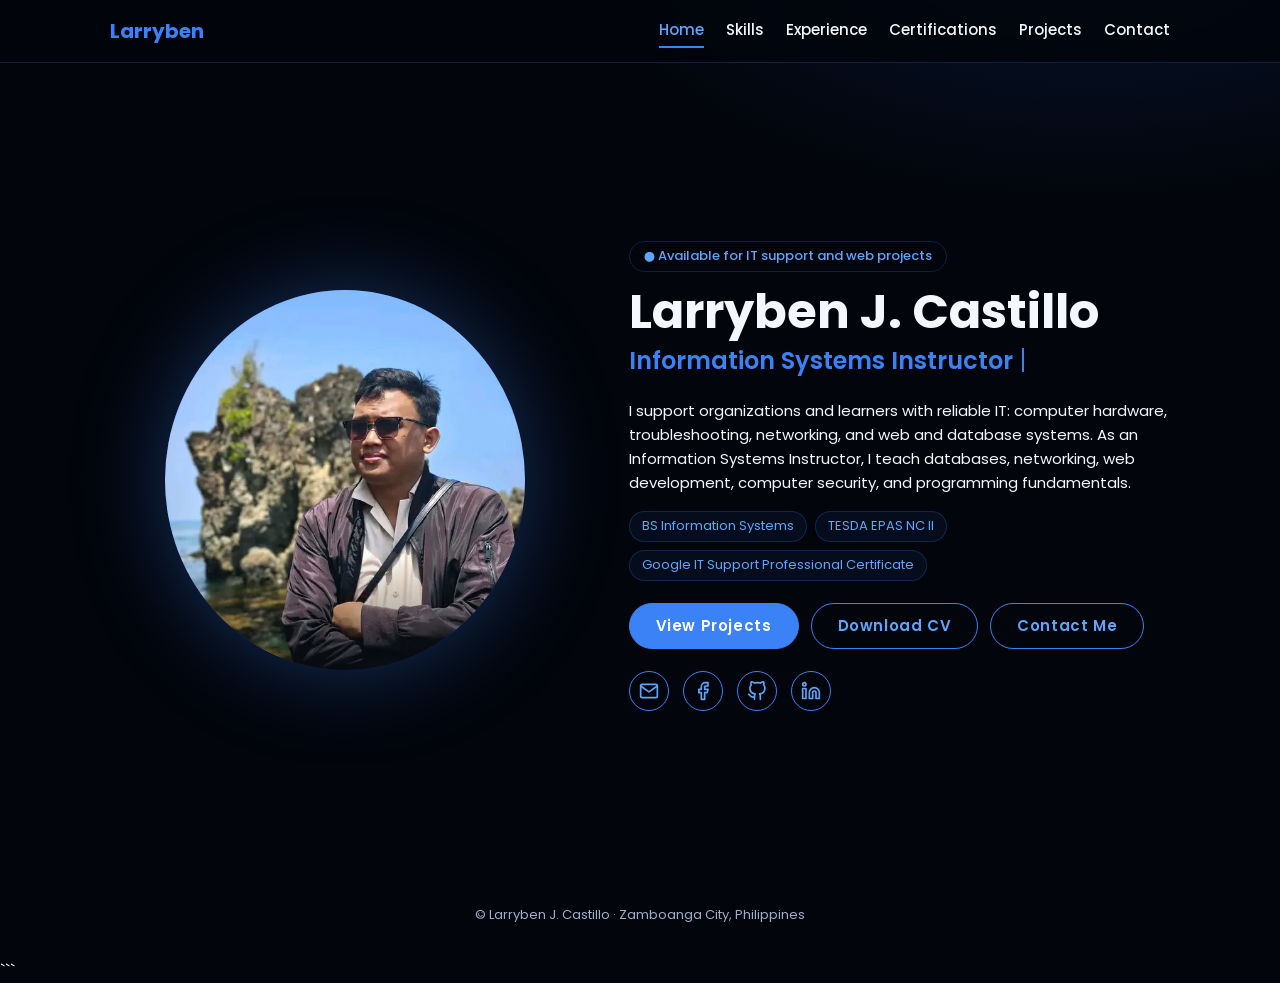
==== index.html @ b0c56594 "Add files via upload" ====
<!DOCTYPE html>
<html lang="en">

<head>
    <meta charset="utf-8">

    <meta
        name="viewport"
        content="width=device-width, initial-scale=1, viewport-fit=cover"
    >

    <meta name="theme-color" content="#02050b">
    <meta name="color-scheme" content="dark">

    <meta
        name="description"
        content="Larryben J. Castillo – Information Systems Instructor and IT Support Specialist in Zamboanga City, Philippines. Available for IT support, networking, and web projects."
    >

    <!-- Favicon -->
    <link
        rel="icon"
        href="data:image/svg+xml,%3Csvg xmlns='http://www.w3.org/2000/svg' viewBox='0 0 64 64'%3E%3Crect width='64' height='64' rx='14' fill='%2302050b'/%3E%3Ctext x='32' y='45' font-size='38' font-weight='700' text-anchor='middle' fill='%233b82f6' font-family='Arial,sans-serif'%3EL%3C/text%3E%3C/svg%3E"
    >

    <!-- Open Graph -->
    <meta property="og:type" content="website">

    <meta
        property="og:title"
        content="Larryben J. Castillo – Information Systems Instructor & IT Support Specialist"
    >

    <meta
        property="og:description"
        content="IT professional with experience in hardware, networking, troubleshooting, and IT education. Zamboanga City, Philippines."
    >

    <!-- Add your domain later:
    <meta property="og:url" content="https://YOUR-DOMAIN/">
    <meta property="og:image" content="https://YOUR-DOMAIN/Profile.jpg">
    -->

    <meta name="twitter:card" content="summary">

    <title>
        Larryben J. Castillo – Information Systems Instructor & IT Support Specialist
    </title>

    <!-- Google Fonts -->
    <link rel="preconnect" href="https://fonts.googleapis.com">
    <link rel="preconnect" href="https://fonts.gstatic.com" crossorigin>

    <link
        href="https://fonts.googleapis.com/css2?family=Poppins:wght@400;500;600;700&display=swap"
        rel="stylesheet"
    >

    <!-- Main CSS -->
    <link rel="stylesheet" href="style.css?v=2">
</head>


<body>

    <!-- Skip Navigation -->
    <a class="skip" href="#main">
        Skip to content
    </a>


    <!-- =========================
         NAVIGATION
    ========================== -->

    <header class="site-nav">

        <div class="nav-in">

            <a class="brand" href="index.html">
                Larryben
            </a>

            <nav class="nav-links" aria-label="Main navigation">

                <a
                    href="index.html"
                    class="active"
                    aria-current="page"
                >
                    Home
                </a>

                <a href="skills.html">
                    Skills
                </a>

                <a href="experience.html">
                    Experience
                </a>

                <a href="certifications.html">
                    Certifications
                </a>

                <a href="projects.html">
                    Projects
                </a>

                <a href="contact.html">
                    Contact
                </a>

            </nav>

        </div>

    </header>


    <!-- =========================
         MAIN CONTENT
    ========================== -->

    <main id="main">


        <!-- =========================
             HERO SECTION
        ========================== -->

        <section class="hero">

            <div class="hero-in">


                <!-- PROFILE PHOTO -->

                <div class="hero-photo">

                    <div class="oval">

                        <picture>

                            <source
                                srcset="Profile.webp"
                                type="image/webp"
                            >

                            <img
                                src="Profile.jpg"
                                alt="Portrait of Larryben J. Castillo"
                                width="600"
                                height="604"
                                fetchpriority="high"
                                decoding="async"
                            >

                        </picture>

                    </div>

                </div>


                <!-- HERO TEXT -->

                <div class="hero-text">


                    <!-- Availability -->

                    <p class="pill">
                        <span aria-hidden="true">●</span>
                        Available for IT support and web projects
                    </p>


                    <!-- Name -->

                    <h1>
                        Larryben J. Castillo
                    </h1>


                    <!-- Professional Title -->

                    <h2
                        aria-label="Information Systems Instructor, IT Support Specialist, Freelance Computer Technician"
                    >

                        <span
                            class="hl"
                            id="typed"
                        >
                            Information Systems Instructor
                        </span>

                        <span
                            class="cursor"
                            aria-hidden="true"
                        ></span>

                    </h2>


                    <!-- Introduction -->

                    <p class="lead">
                        I support organizations and learners with reliable IT:
                        computer hardware, troubleshooting, networking, and
                        web and database systems. As an Information Systems
                        Instructor, I teach databases, networking, web
                        development, computer security, and programming
                        fundamentals.
                    </p>


                    <!-- Credentials -->

                    <ul
                        class="creds"
                        aria-label="Credentials"
                    >

                        <li>
                            BS Information Systems
                        </li>

                        <li>
                            TESDA EPAS NC II
                        </li>

                        <li>
                            Google IT Support Professional Certificate
                        </li>

                    </ul>


                    <!-- Call To Action Buttons -->

                    <div class="cta-row">

                        <a
                            class="btn btn-solid"
                            href="projects.html"
                        >
                            View Projects
                        </a>

                        <a
                            class="btn-outline"
                            href="Larryben-Castillo-CV.pdf"
                            download
                        >
                            Download CV
                        </a>

                        <a
                            class="btn-outline"
                            href="contact.html"
                        >
                            Contact Me
                        </a>

                    </div>


                    <!-- =========================
                         SOCIAL LINKS
                    ========================== -->

                    <div
                        class="social"
                        aria-label="Social media links"
                    >


                        <!-- Gmail -->

                        <a
                            href="https://mail.google.com/mail/?view=cm&fs=1&to=bencastillo429@gmail.com&su=Portfolio%20Inquiry"
                            target="_blank"
                            rel="noopener noreferrer"
                            aria-label="Email Larryben"
                            title="Email Larryben"
                        >

                            <svg
                                viewBox="0 0 24 24"
                                width="20"
                                height="20"
                                fill="none"
                                stroke="currentColor"
                                stroke-width="2"
                                stroke-linecap="round"
                                stroke-linejoin="round"
                                aria-hidden="true"
                            >

                                <path
                                    d="M4 4h16a2 2 0 0 1 2 2v12a2 2 0 0 1-2 2H4a2 2 0 0 1-2-2V6a2 2 0 0 1 2-2z"
                                />

                                <polyline
                                    points="22,6 12,13 2,6"
                                />

                            </svg>

                        </a>


                        <!-- Facebook -->

                        <a
                            href="https://www.facebook.com/lrybn/"
                            target="_blank"
                            rel="noopener noreferrer"
                            aria-label="Facebook"
                            title="Facebook"
                        >

                            <svg
                                viewBox="0 0 24 24"
                                width="20"
                                height="20"
                                fill="none"
                                stroke="currentColor"
                                stroke-width="2"
                                stroke-linecap="round"
                                stroke-linejoin="round"
                                aria-hidden="true"
                            >

                                <path
                                    d="M18 2h-3a5 5 0 0 0-5 5v3H7v4h3v8h4v-8h3l1-4h-4V7a1 1 0 0 1 1-1h3z"
                                />

                            </svg>

                        </a>


                        <!-- GitHub -->

                        <a
                            href="https://github.com/m4R1-cmd"
                            target="_blank"
                            rel="noopener noreferrer"
                            aria-label="GitHub"
                            title="GitHub"
                        >

                            <svg
                                viewBox="0 0 24 24"
                                width="20"
                                height="20"
                                fill="none"
                                stroke="currentColor"
                                stroke-width="2"
                                stroke-linecap="round"
                                stroke-linejoin="round"
                                aria-hidden="true"
                            >

                                <path
                                    d="M9 19c-5 1.5-5-2.5-7-3m14 6v-3.87a3.37 3.37 0 0 0-.94-2.61c3.14-.35 6.44-1.54 6.44-7A5.44 5.44 0 0 0 20 4.77 5.07 5.07 0 0 0 19.91 1S18.73.65 16 2.48a13.38 13.38 0 0 0-7 0C6.27.65 5.09 1 5.09 1A5.07 5.07 0 0 0 5 4.77a5.44 5.44 0 0 0-1.5 3.78c0 5.42 3.3 6.61 6.44 7A3.37 3.37 0 0 0 9 18.13V22"
                                />

                            </svg>

                        </a>


                        <!-- LinkedIn -->

                        <a
                            href="https://www.linkedin.com/in/larryben-castillo-716825246/"
                            target="_blank"
                            rel="noopener noreferrer"
                            aria-label="LinkedIn"
                            title="LinkedIn"
                        >

                            <svg
                                viewBox="0 0 24 24"
                                width="20"
                                height="20"
                                fill="none"
                                stroke="currentColor"
                                stroke-width="2"
                                stroke-linecap="round"
                                stroke-linejoin="round"
                                aria-hidden="true"
                            >

                                <path
                                    d="M16 8a6 6 0 0 1 6 6v7h-4v-7a2 2 0 0 0-4 0v7h-4v-7a6 6 0 0 1 6-6z"
                                />

                                <rect
                                    x="2"
                                    y="9"
                                    width="4"
                                    height="12"
                                />

                                <circle
                                    cx="4"
                                    cy="4"
                                    r="2"
                                />

                            </svg>

                        </a>

                    </div>

                </div>

            </div>

        </section>

    </main>


    <!-- =========================
         FOOTER
    ========================== -->

    <footer class="foot">
        © Larryben J. Castillo · Zamboanga City, Philippines
    </footer>


    <!-- JavaScript -->
    <script
        src="script.js?v=2"
        defer
    ></script>

</body>
</html>
```
---- style.css ----
/* =========================================================
   LARRYBEN J. CASTILLO — PORTFOLIO STYLES
   Dark + Blue Theme
   ========================================================= */

/* =========================
   1. ROOT / GLOBAL
   ========================= */

:root {
    --bg: #02050b;
    --card: #0a1222;

    --text: #f4f7ff;
    --muted: #9fb0cc;

    --accent: #3b82f6;
    --accent-light: #60a5fa;

    --line: rgba(59, 130, 246, 0.22);
    --glow: rgba(59, 130, 246, 0.35);

    color-scheme: dark;
}

* {
    box-sizing: border-box;
}

html {
    scroll-behavior: smooth;
    scroll-padding-top: 80px;
}

body {
    margin: 0;
    background:
        radial-gradient(
            900px 500px at 85% -10%,
            rgba(37, 99, 235, 0.18),
            transparent 60%
        ),
        var(--bg);

    color: var(--text);

    font-family:
        "Poppins",
        "Segoe UI",
        system-ui,
        -apple-system,
        Helvetica,
        Arial,
        sans-serif;

    font-size: 16px;
    line-height: 1.6;
}

a {
    color: inherit;
}


/* =========================
   2. ACCESSIBILITY
   ========================= */

.skip {
    position: absolute;
    left: -999px;
    top: 8px;
    z-index: 20;

    background: var(--accent);
    color: #fff;

    padding: 8px 14px;
    border-radius: 8px;

    text-decoration: none;
}

.skip:focus {
    left: 8px;
}

a:focus-visible,
button:focus-visible {
    outline: 2px solid var(--accent-light);
    outline-offset: 3px;
}


/* =========================
   3. NAVIGATION
   ========================= */

.site-nav {
    position: sticky;
    top: 0;
    z-index: 10;

    background: rgba(2, 5, 11, 0.82);
    backdrop-filter: blur(10px);

    border-bottom: 1px solid var(--line);
}

.nav-in {
    max-width: 1100px;
    margin: 0 auto;

    padding: 14px 20px;

    display: flex;
    align-items: center;
    justify-content: space-between;

    gap: 16px;
}

.brand {
    flex: none;

    color: var(--accent);
    font-size: 20px;
    font-weight: 700;

    text-decoration: none;
    white-space: nowrap;
}

.nav-links {
    display: flex;
    align-items: center;
    gap: 22px;

    overflow-x: auto;
    scrollbar-width: none;
}

.nav-links::-webkit-scrollbar {
    display: none;
}

.nav-links a {
    flex: none;

    color: var(--text);

    font-size: 15px;
    font-weight: 500;

    padding: 4px 0;

    text-decoration: none;

    border-bottom: 2px solid transparent;

    transition:
        color 0.2s ease,
        border-color 0.2s ease;

    white-space: nowrap;
}

.nav-links a:hover,
.nav-links a.active {
    color: var(--accent-light);
    border-bottom-color: var(--accent);
}


/* =========================
   4. HERO SECTION
   ========================= */

.hero {
    min-height: calc(100vh - 66px);
    min-height: calc(100svh - 66px);

    display: flex;
    align-items: center;
}

.hero-in {
    width: 100%;
    max-width: 1100px;

    margin: 0 auto;
    padding: 32px 20px;

    display: grid;
    grid-template-columns: 1fr 1.15fr;

    gap: 48px;
    align-items: center;
}


/* =========================
   5. PROFILE PHOTO
   ========================= */

.hero-photo {
    display: flex;
    justify-content: center;
    align-items: center;
}

.oval {
    position: relative;

    width: 360px;
    height: 380px;

    overflow: hidden;

    border-radius: 50%;

    background:
        radial-gradient(
            circle at 50% 38%,
            #3b82f6 0%,
            #1d4ed8 55%,
            #0b1b4d 100%
        );

    box-shadow: 0 0 90px var(--glow);
}

/* Blue/dark overlay at bottom */
.oval::after {
    content: "";

    position: absolute;
    inset: 0;

    background:
        linear-gradient(
            to bottom,
            transparent 70%,
            rgba(2, 5, 11, 0.55)
        );

    pointer-events: none;
}

.oval img {
    width: 100%;
    height: 100%;

    display: block;

    object-fit: cover;

    /* Adjust this if your face needs to move */
    object-position: center 20%;
}


/* =========================
   6. HERO TEXT
   ========================= */

.pill {
    display: inline-block;

    margin: 0 0 12px;
    padding: 4px 14px;

    border: 1px solid var(--line);
    border-radius: 999px;

    color: var(--accent-light);

    font-size: 13px;
    font-weight: 500;
}

.hero h1 {
    margin: 0;

    font-size: clamp(2rem, 4.4vw, 3rem);
    line-height: 1.15;
    font-weight: 700;
}

.hero h2 {
    margin: 6px 0 16px;

    min-height: 1.6em;

    color: var(--accent);

    font-size: clamp(1.05rem, 2vw, 1.5rem);
    line-height: 1.3;
    font-weight: 600;
}

.hl {
    color: var(--accent);
}

.cursor {
    display: inline-block;

    width: 2px;
    height: 1em;

    margin-left: 3px;

    background: var(--accent);

    vertical-align: -0.12em;

    animation: blink 1s steps(1) infinite;
}

@keyframes blink {
    50% {
        opacity: 0;
    }
}

.lead {
    max-width: 60ch;

    margin: 0 0 16px;

    color: var(--text);

    font-size: 15px;
    font-weight: 400;
}


/* =========================
   7. CREDENTIALS
   ========================= */

.creds {
    list-style: none;

    margin: 0 0 22px;
    padding: 0;

    display: flex;
    flex-wrap: wrap;

    gap: 8px;
}

.creds li {
    padding: 4px 12px;

    border: 1px solid var(--line);
    border-radius: 999px;

    background: rgba(59, 130, 246, 0.07);

    color: var(--accent-light);

    font-size: 13px;
}


/* =========================
   8. BUTTONS
   ========================= */

.cta-row {
    display: flex;
    flex-wrap: wrap;

    gap: 12px;

    margin-bottom: 22px;
}

.btn,
.btn-outline {
    display: inline-block;

    padding: 10px 26px;

    border: 1.5px solid var(--accent);
    border-radius: 999px;

    background: transparent;

    color: var(--accent-light);

    font: inherit;
    font-size: 15px;
    font-weight: 600;

    letter-spacing: 0.04em;

    text-decoration: none;

    cursor: pointer;

    transition:
        background 0.2s ease,
        color 0.2s ease,
        box-shadow 0.2s ease;
}

.btn:hover,
.btn-outline:hover {
    background: var(--accent);
    color: #fff;

    box-shadow: 0 0 24px var(--glow);
}

.btn-solid {
    background: var(--accent);
    color: #fff;
}

.btn-solid:hover {
    background: var(--accent-light);
}


/* =========================
   9. SOCIAL LINKS
   ========================= */

.social {
    display: flex;

    gap: 14px;

    margin-bottom: 8px;
}

.social a {
    width: 40px;
    height: 40px;

    display: grid;
    place-items: center;

    border: 1.5px solid var(--accent);
    border-radius: 50%;

    color: var(--accent-light);

    transition:
        background 0.2s ease,
        color 0.2s ease,
        transform 0.2s ease;
}

.social a:hover {
    background: var(--accent);
    color: #fff;

    transform: translateY(-3px);
}


/* =========================
   10. GENERAL CARDS
   ========================= */

.card {
    padding: 24px;

    background: var(--card);

    border: 1px solid var(--line);
    border-radius: 16px;

    transition:
        border-color 0.25s ease,
        box-shadow 0.25s ease;
}

.card:hover {
    border-color: rgba(96, 165, 250, 0.5);

    box-shadow:
        0 0 30px rgba(59, 130, 246, 0.18);
}

h2 {
    margin: 0 0 12px;

    font-size: 19px;
}

.note {
    margin: 0 0 12px;

    color: var(--muted);

    font-size: 14px;
}

.about p {
    margin: 0 0 12px;

    color: var(--muted);
}


/* =========================
   11. SKILLS
   ========================= */

.stack-group {
    margin-bottom: 14px;
}

.stack-group h3 {
    margin: 0 0 6px;

    color: var(--muted);

    font-size: 13px;
    font-weight: 600;

    text-transform: uppercase;
    letter-spacing: 0.06em;
}

.skills {
    display: flex;
    flex-wrap: wrap;

    gap: 8px;

    margin-top: 4px;
}

.skills span {
    padding: 4px 12px;

    border: 1px solid var(--line);
    border-radius: 999px;

    background: rgba(59, 130, 246, 0.07);

    color: var(--accent-light);

    font-size: 13px;
}


/* =========================
   12. TIMELINE
   ========================= */

.timeline {
    list-style: none;

    margin: 0;
    padding: 0 0 0 18px;

    border-left: 2px solid var(--line);
}

.timeline li {
    position: relative;

    margin-bottom: 18px;
}

.timeline li::before {
    content: "";

    position: absolute;

    left: -24px;
    top: 7px;

    width: 10px;
    height: 10px;

    border-radius: 50%;

    background: var(--line);
}

.timeline li:first-child::before {
    background: var(--accent);

    box-shadow: 0 0 10px var(--accent);
}

.timeline b {
    display: block;

    font-size: 15px;
}

.timeline span {
    color: var(--muted);

    font-size: 13px;
}


/* =========================
   13. PROJECTS
   ========================= */

.projects {
    display: grid;

    grid-template-columns:
        repeat(auto-fit, minmax(230px, 1fr));

    gap: 12px;
}

.project {
    padding: 16px;

    border: 1px solid var(--line);
    border-radius: 12px;

    transition:
        border-color 0.2s ease,
        transform 0.2s ease;
}

.project:hover {
    border-color: var(--accent);

    transform: translateY(-2px);
}

.project b {
    display: block;

    font-size: 16px;
}

.project p {
    margin: 4px 0 10px;

    color: var(--muted);

    font-size: 14px;
}


/* =========================
   14. CERTIFICATIONS
   ========================= */

.cert-grid {
    display: grid;

    grid-template-columns:
        repeat(auto-fill, minmax(230px, 280px));

    gap: 16px;
}

.cert-card {
    overflow: hidden;

    background: var(--card);

    border: 1px solid var(--line);
    border-radius: 12px;

    transition:
        border-color 0.2s ease,
        transform 0.2s ease;
}

.cert-card:hover {
    border-color: var(--accent);

    transform: translateY(-2px);
}

.cert-card a {
    display: block;

    color: inherit;

    text-decoration: none;
}

.cert-card img {
    width: 100%;

    aspect-ratio: 3 / 4;

    display: block;

    object-fit: cover;
    object-position: top;

    background: var(--bg);
}

.cert-card .pdf {
    height: 160px;

    display: grid;
    place-items: center;

    background: var(--bg);

    font-size: 40px;
}

.cert-card .meta {
    padding: 12px 14px;
}

.cert-card b {
    display: block;

    font-size: 15px;
}

.cert-card span {
    color: var(--muted);

    font-size: 13px;
}


/* =========================
   15. CONTACT
   ========================= */

.contact-list {
    list-style: none;

    margin: 0;
    padding: 0;

    display: grid;
    gap: 8px;
}

.contact-list a {
    color: var(--accent-light);

    text-decoration: none;
}

.contact-list a:hover {
    text-decoration: underline;
}


/* =========================
   16. FOOTER
   ========================= */

.foot {
    padding: 8px 16px 32px;

    color: var(--muted);

    font-size: 13px;

    text-align: center;
}


/* =========================
   17. MOBILE
   ========================= */

@media (max-width: 860px) {

    .hero {
        min-height: 0;
    }

    .hero-in {
        grid-template-columns: 1fr;

        gap: 24px;

        text-align: center;
    }

    .hero-photo {
        order: 1;
    }

    .hero-text {
        order: 2;
    }

    .social,
    .cta-row,
    .creds {
        justify-content: center;
    }

    .lead {
        margin-left: auto;
        margin-right: auto;
    }

    .oval {
        width: 200px;
        height: 250px;
    }

    .brand {
        font-size: 16px;
    }

    .nav-in {
        padding: 12px 16px;

        gap: 12px;
    }

    .nav-links {
        gap: 16px;
    }
}


/* =========================
   18. REDUCED MOTION
   ========================= */

@media (prefers-reduced-motion: reduce) {

    *,
    *::before,
    *::after {
        transition: none !important;
        animation: none !important;
        scroll-behavior: auto !important;
    }
}


/* =========================
   19. HIDDEN ELEMENTS
   ========================= */

[hidden] {
    display: none !important;
}
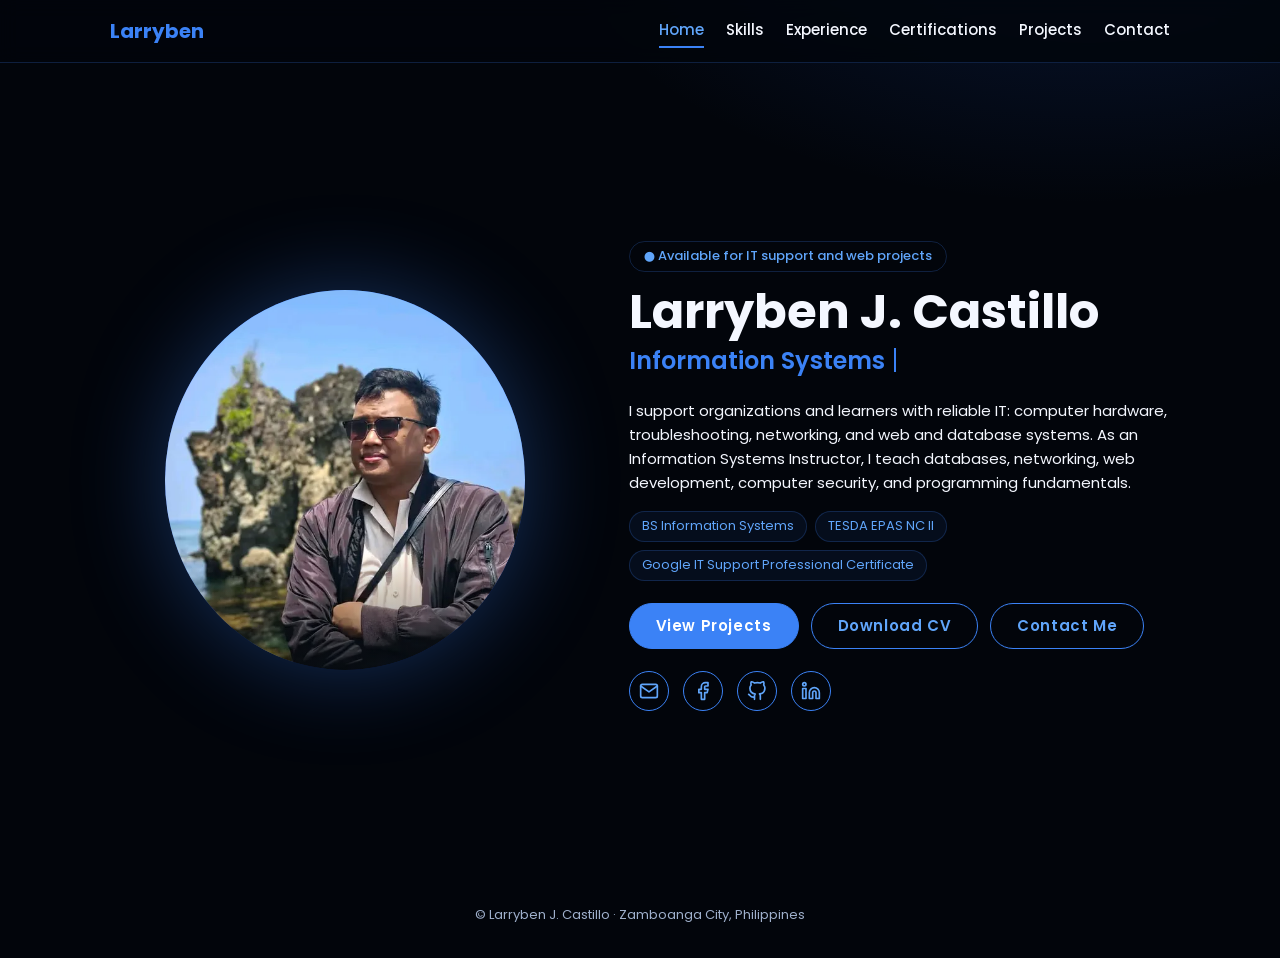
==== commit c444dfcf: "Update index.html" ====
--- a/index.html
+++ b/index.html
@@ -445,4 +445,3 @@
 
 </body>
 </html>
-```
